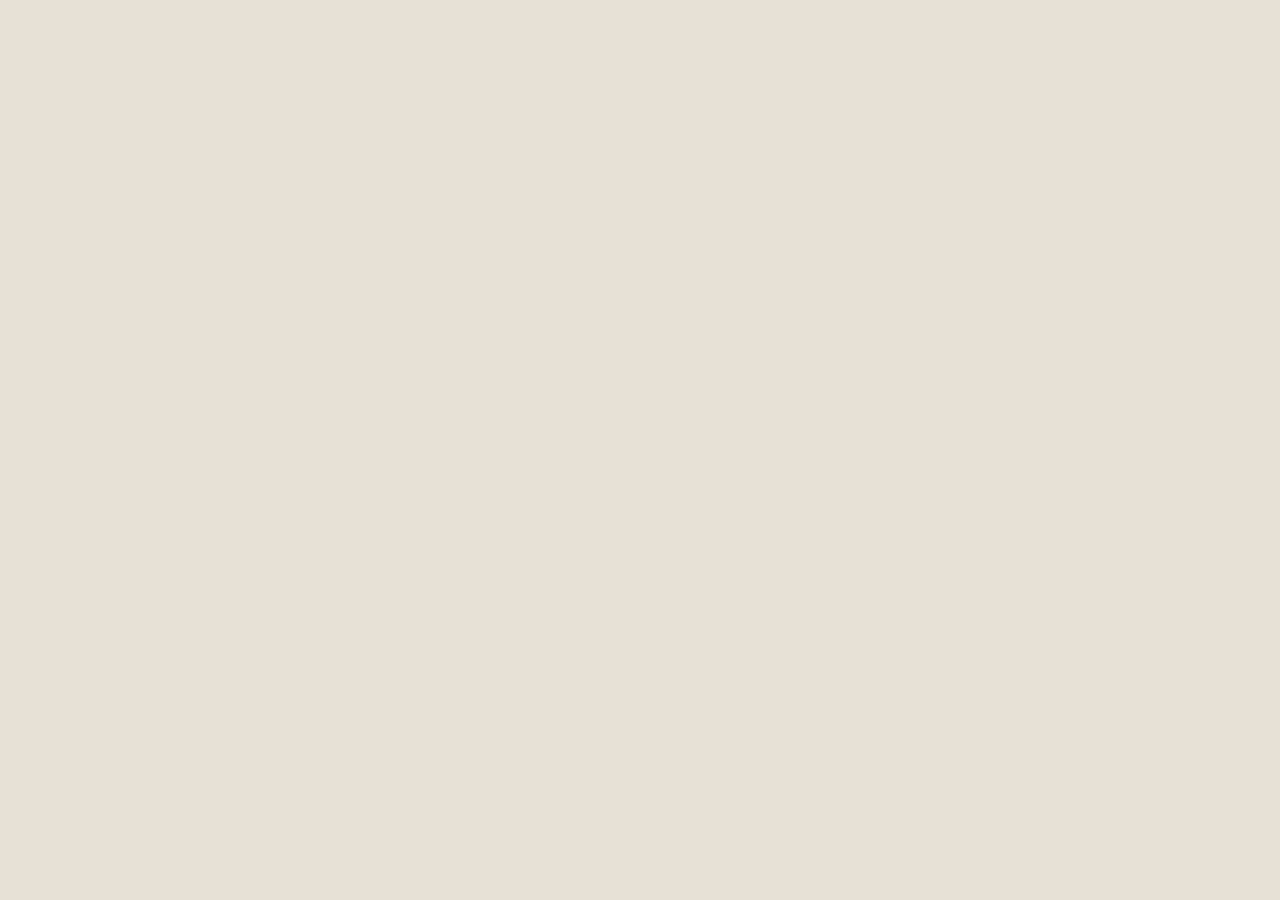
==== old-files/prototype-before-nov21/index.html @ 6894a63f "Archive the current live prototype before the new design goes live. The main-branch site is copied t" ====
<!doctype html>
<html lang="en">
  <head>
    <meta charset="UTF-8" />
    <link rel="icon" type="image/svg+xml" href="./favicon.svg" />
    <meta name="viewport" content="width=device-width, initial-scale=1, viewport-fit=cover" />
    <meta name="theme-color" content="#F3F0EA" />
    <meta name="apple-mobile-web-app-capable" content="yes" />
    <meta name="apple-mobile-web-app-status-bar-style" content="default" />
    <meta name="description" content="Recoveroo demo. At-home recovery monitoring for knee and hip replacement, with a patient app and a care team desk. Fictional data. getrecoveroo.com" />
    <title>Recoveroo</title>
    <script type="module" crossorigin src="./assets/index-B9_gjGdt.js"></script>
    <link rel="stylesheet" crossorigin href="./assets/index-CQrsEYfo.css">
  </head>
  <body>
    <div id="root"></div>
  </body>
</html>
---- old-files/prototype-before-nov21/assets/index-CQrsEYfo.css ----
@font-face{font-family:Plus Jakarta Sans;font-style:normal;font-display:swap;font-weight:400;src:url([data-uri])format("woff2"),url([data-uri])format("woff");unicode-range:U+460-52F,U+1C80-1C8A,U+20B4,U+2DE0-2DFF,U+A640-A69F,U+FE2E-FE2F}@font-face{font-family:Plus Jakarta Sans;font-style:normal;font-display:swap;font-weight:400;src:url(./plus-jakarta-sans-vietnamese-400-normal-Cg2kxhWu.woff2)format("woff2"),url(./plus-jakarta-sans-vietnamese-400-normal-B8TCSmUq.woff)format("woff");unicode-range:U+102-103,U+110-111,U+128-129,U+168-169,U+1A0-1A1,U+1AF-1B0,U+300-301,U+303-304,U+308-309,U+323,U+329,U+1EA0-1EF9,U+20AB}@font-face{font-family:Plus Jakarta Sans;font-style:normal;font-display:swap;font-weight:400;src:url(./plus-jakarta-sans-latin-ext-400-normal-D127hM_v.woff2)format("woff2"),url(./plus-jakarta-sans-latin-ext-400-normal-2ppkqaOR.woff)format("woff");unicode-range:U+100-2BA,U+2BD-2C5,U+2C7-2CC,U+2CE-2D7,U+2DD-2FF,U+304,U+308,U+329,U+1D00-1DBF,U+1E00-1E9F,U+1EF2-1EFF,U+2020,U+20A0-20AB,U+20AD-20C0,U+2113,U+2C60-2C7F,U+A720-A7FF}@font-face{font-family:Plus Jakarta Sans;font-style:normal;font-display:swap;font-weight:400;src:url(./plus-jakarta-sans-latin-400-normal-Dhut76fR.woff2)format("woff2"),url(./plus-jakarta-sans-latin-400-normal-BDKaGhyp.woff)format("woff");unicode-range:U+??,U+131,U+152-153,U+2BB-2BC,U+2C6,U+2DA,U+2DC,U+304,U+308,U+329,U+2000-206F,U+20AC,U+2122,U+2191,U+2193,U+2212,U+2215,U+FEFF,U+FFFD}@font-face{font-family:Plus Jakarta Sans;font-style:normal;font-display:swap;font-weight:500;src:url([data-uri])format("woff2"),url([data-uri])format("woff");unicode-range:U+460-52F,U+1C80-1C8A,U+20B4,U+2DE0-2DFF,U+A640-A69F,U+FE2E-FE2F}@font-face{font-family:Plus Jakarta Sans;font-style:normal;font-display:swap;font-weight:500;src:url(./plus-jakarta-sans-vietnamese-500-normal-DiU8zqi-.woff2)format("woff2"),url(./plus-jakarta-sans-vietnamese-500-normal-CvE5C8T-.woff)format("woff");unicode-range:U+102-103,U+110-111,U+128-129,U+168-169,U+1A0-1A1,U+1AF-1B0,U+300-301,U+303-304,U+308-309,U+323,U+329,U+1EA0-1EF9,U+20AB}@font-face{font-family:Plus Jakarta Sans;font-style:normal;font-display:swap;font-weight:500;src:url(./plus-jakarta-sans-latin-ext-500-normal-9VZagAe1.woff2)format("woff2"),url(./plus-jakarta-sans-latin-ext-500-normal-CqEEAICU.woff)format("woff");unicode-range:U+100-2BA,U+2BD-2C5,U+2C7-2CC,U+2CE-2D7,U+2DD-2FF,U+304,U+308,U+329,U+1D00-1DBF,U+1E00-1E9F,U+1EF2-1EFF,U+2020,U+20A0-20AB,U+20AD-20C0,U+2113,U+2C60-2C7F,U+A720-A7FF}@font-face{font-family:Plus Jakarta Sans;font-style:normal;font-display:swap;font-weight:500;src:url(./plus-jakarta-sans-latin-500-normal-Bf-nb4oT.woff2)format("woff2"),url(./plus-jakarta-sans-latin-500-normal-DYtqi0QS.woff)format("woff");unicode-range:U+??,U+131,U+152-153,U+2BB-2BC,U+2C6,U+2DA,U+2DC,U+304,U+308,U+329,U+2000-206F,U+20AC,U+2122,U+2191,U+2193,U+2212,U+2215,U+FEFF,U+FFFD}@font-face{font-family:Plus Jakarta Sans;font-style:normal;font-display:swap;font-weight:600;src:url([data-uri])format("woff2"),url([data-uri])format("woff");unicode-range:U+460-52F,U+1C80-1C8A,U+20B4,U+2DE0-2DFF,U+A640-A69F,U+FE2E-FE2F}@font-face{font-family:Plus Jakarta Sans;font-style:normal;font-display:swap;font-weight:600;src:url(./plus-jakarta-sans-vietnamese-600-normal-Y4VTTRme.woff2)format("woff2"),url(./plus-jakarta-sans-vietnamese-600-normal-5YsyKbU1.woff)format("woff");unicode-range:U+102-103,U+110-111,U+128-129,U+168-169,U+1A0-1A1,U+1AF-1B0,U+300-301,U+303-304,U+308-309,U+323,U+329,U+1EA0-1EF9,U+20AB}@font-face{font-family:Plus Jakarta Sans;font-style:normal;font-display:swap;font-weight:600;src:url(./plus-jakarta-sans-latin-ext-600-normal-DQgPU_Cg.woff2)format("woff2"),url(./plus-jakarta-sans-latin-ext-600-normal-B0WRRYJ1.woff)format("woff");unicode-range:U+100-2BA,U+2BD-2C5,U+2C7-2CC,U+2CE-2D7,U+2DD-2FF,U+304,U+308,U+329,U+1D00-1DBF,U+1E00-1E9F,U+1EF2-1EFF,U+2020,U+20A0-20AB,U+20AD-20C0,U+2113,U+2C60-2C7F,U+A720-A7FF}@font-face{font-family:Plus Jakarta Sans;font-style:normal;font-display:swap;font-weight:600;src:url(./plus-jakarta-sans-latin-600-normal-DLTa1BUW.woff2)format("woff2"),url(./plus-jakarta-sans-latin-600-normal-BR_Ojra4.woff)format("woff");unicode-range:U+??,U+131,U+152-153,U+2BB-2BC,U+2C6,U+2DA,U+2DC,U+304,U+308,U+329,U+2000-206F,U+20AC,U+2122,U+2191,U+2193,U+2212,U+2215,U+FEFF,U+FFFD}@font-face{font-family:Plus Jakarta Sans;font-style:normal;font-display:swap;font-weight:700;src:url([data-uri])format("woff2"),url([data-uri])format("woff");unicode-range:U+460-52F,U+1C80-1C8A,U+20B4,U+2DE0-2DFF,U+A640-A69F,U+FE2E-FE2F}@font-face{font-family:Plus Jakarta Sans;font-style:normal;font-display:swap;font-weight:700;src:url(./plus-jakarta-sans-vietnamese-700-normal-CV6qDkkj.woff2)format("woff2"),url(./plus-jakarta-sans-vietnamese-700-normal-BCh_uG_5.woff)format("woff");unicode-range:U+102-103,U+110-111,U+128-129,U+168-169,U+1A0-1A1,U+1AF-1B0,U+300-301,U+303-304,U+308-309,U+323,U+329,U+1EA0-1EF9,U+20AB}@font-face{font-family:Plus Jakarta Sans;font-style:normal;font-display:swap;font-weight:700;src:url(./plus-jakarta-sans-latin-ext-700-normal-BajbvANd.woff2)format("woff2"),url(./plus-jakarta-sans-latin-ext-700-normal-8-d-IyIQ.woff)format("woff");unicode-range:U+100-2BA,U+2BD-2C5,U+2C7-2CC,U+2CE-2D7,U+2DD-2FF,U+304,U+308,U+329,U+1D00-1DBF,U+1E00-1E9F,U+1EF2-1EFF,U+2020,U+20A0-20AB,U+20AD-20C0,U+2113,U+2C60-2C7F,U+A720-A7FF}@font-face{font-family:Plus Jakarta Sans;font-style:normal;font-display:swap;font-weight:700;src:url(./plus-jakarta-sans-latin-700-normal-CfpNZvy6.woff2)format("woff2"),url(./plus-jakarta-sans-latin-700-normal-DqEcQeE5.woff)format("woff");unicode-range:U+??,U+131,U+152-153,U+2BB-2BC,U+2C6,U+2DA,U+2DC,U+304,U+308,U+329,U+2000-206F,U+20AC,U+2122,U+2191,U+2193,U+2212,U+2215,U+FEFF,U+FFFD}@font-face{font-family:Plus Jakarta Sans;font-style:normal;font-display:swap;font-weight:800;src:url([data-uri])format("woff2"),url([data-uri])format("woff");unicode-range:U+460-52F,U+1C80-1C8A,U+20B4,U+2DE0-2DFF,U+A640-A69F,U+FE2E-FE2F}@font-face{font-family:Plus Jakarta Sans;font-style:normal;font-display:swap;font-weight:800;src:url(./plus-jakarta-sans-vietnamese-800-normal-CxbopLd3.woff2)format("woff2"),url(./plus-jakarta-sans-vietnamese-800-normal-BkoGl_sr.woff)format("woff");unicode-range:U+102-103,U+110-111,U+128-129,U+168-169,U+1A0-1A1,U+1AF-1B0,U+300-301,U+303-304,U+308-309,U+323,U+329,U+1EA0-1EF9,U+20AB}@font-face{font-family:Plus Jakarta Sans;font-style:normal;font-display:swap;font-weight:800;src:url(./plus-jakarta-sans-latin-ext-800-normal-B6BjB2Ju.woff2)format("woff2"),url(./plus-jakarta-sans-latin-ext-800-normal-BPkb-LBK.woff)format("woff");unicode-range:U+100-2BA,U+2BD-2C5,U+2C7-2CC,U+2CE-2D7,U+2DD-2FF,U+304,U+308,U+329,U+1D00-1DBF,U+1E00-1E9F,U+1EF2-1EFF,U+2020,U+20A0-20AB,U+20AD-20C0,U+2113,U+2C60-2C7F,U+A720-A7FF}@font-face{font-family:Plus Jakarta Sans;font-style:normal;font-display:swap;font-weight:800;src:url(./plus-jakarta-sans-latin-800-normal-CusIZhrK.woff2)format("woff2"),url(./plus-jakarta-sans-latin-800-normal-BRNHt2w0.woff)format("woff");unicode-range:U+??,U+131,U+152-153,U+2BB-2BC,U+2C6,U+2DA,U+2DC,U+304,U+308,U+329,U+2000-206F,U+20AC,U+2122,U+2191,U+2193,U+2212,U+2215,U+FEFF,U+FFFD}@layer properties{@supports (((-webkit-hyphens:none)) and (not (margin-trim:block))) or ((-moz-orient:inline) and (not (color:rgb(from red r g b)))){*,:before,:after,::backdrop{--tw-translate-x:0;--tw-translate-y:0;--tw-translate-z:0;--tw-rotate-x:initial;--tw-rotate-y:initial;--tw-rotate-z:initial;--tw-skew-x:initial;--tw-skew-y:initial;--tw-space-y-reverse:0;--tw-border-style:solid;--tw-leading:initial;--tw-font-weight:initial;--tw-tracking:initial;--tw-shadow:0 0 #0000;--tw-shadow-color:initial;--tw-shadow-alpha:100%;--tw-inset-shadow:0 0 #0000;--tw-inset-shadow-color:initial;--tw-inset-shadow-alpha:100%;--tw-ring-color:initial;--tw-ring-shadow:0 0 #0000;--tw-inset-ring-color:initial;--tw-inset-ring-shadow:0 0 #0000;--tw-ring-inset:initial;--tw-ring-offset-width:0px;--tw-ring-offset-color:#fff;--tw-ring-offset-shadow:0 0 #0000;--tw-backdrop-blur:initial;--tw-backdrop-brightness:initial;--tw-backdrop-contrast:initial;--tw-backdrop-grayscale:initial;--tw-backdrop-hue-rotate:initial;--tw-backdrop-invert:initial;--tw-backdrop-opacity:initial;--tw-backdrop-saturate:initial;--tw-backdrop-sepia:initial;--tw-outline-style:solid}}}@layer theme{:root,:host{--font-sans:"Plus Jakarta Sans", ui-sans-serif, system-ui, sans-serif;--font-mono:ui-monospace, SFMono-Regular, Menlo, Monaco, Consolas, "Liberation Mono", "Courier New", monospace;--color-black:#000;--color-white:#fff;--spacing:.25rem;--container-sm:24rem;--container-md:28rem;--container-xl:36rem;--container-2xl:42rem;--container-3xl:48rem;--container-6xl:72rem;--font-weight-medium:500;--font-weight-semibold:600;--font-weight-bold:700;--font-weight-extrabold:800;--tracking-tight:-.025em;--leading-tight:1.25;--leading-snug:1.375;--leading-relaxed:1.625;--radius-sm:.25rem;--radius-xl:.75rem;--radius-2xl:1rem;--aspect-video:16 / 9;--default-transition-duration:.15s;--default-transition-timing-function:cubic-bezier(.4, 0, .2, 1);--default-font-family:var(--font-sans);--default-mono-font-family:var(--font-mono);--color-ink:#13294b;--color-charcoal:#13294b;--color-coral:#f07862;--color-coral-deep:#c85a45;--color-coral-soft:#fdece7;--color-paper:#f3f0ea;--color-sand:#e7e1d6;--color-muted:#5c6d86;--color-line:#e3ddd4;--color-good:#1c7c4a;--color-good-soft:#e5f6ee;--color-watch:#8a5b00;--color-watch-soft:#fff3d6;--color-risk:#c5362b;--color-risk-soft:#fdeceb;--color-navy:#13294b}}@layer base{*,:after,:before,::backdrop{box-sizing:border-box;border:0 solid;margin:0;padding:0}::file-selector-button{box-sizing:border-box;border:0 solid;margin:0;padding:0}html,:host{-webkit-text-size-adjust:100%;tab-size:4;line-height:1.5;font-family:var(--default-font-family,-apple-system, BlinkMacSystemFont, "Segoe UI", Roboto, "Helvetica Neue", "Noto Sans", Arial, sans-serif, "Apple Color Emoji", "Segoe UI Emoji", "Segoe UI Symbol", "Noto Color Emoji");font-feature-settings:var(--default-font-feature-settings,normal);font-variation-settings:var(--default-font-variation-settings,normal);-webkit-tap-highlight-color:transparent}hr{height:0;color:inherit;border-top-width:1px}abbr:where([title]){-webkit-text-decoration:underline dotted;text-decoration:underline dotted}h1,h2,h3,h4,h5,h6{font-size:inherit;font-weight:inherit}a{color:inherit;-webkit-text-decoration:inherit;-webkit-text-decoration:inherit;-webkit-text-decoration:inherit;-webkit-text-decoration:inherit;text-decoration:inherit}b,strong{font-weight:bolder}code,kbd,samp,pre{font-family:var(--default-mono-font-family,ui-monospace, SFMono-Regular, Menlo, Monaco, Consolas, "Liberation Mono", "Courier New", monospace);font-feature-settings:var(--default-mono-font-feature-settings,normal);font-variation-settings:var(--default-mono-font-variation-settings,normal);font-size:1em}small{font-size:80%}sub,sup{vertical-align:baseline;font-size:75%;line-height:0;position:relative}sub{bottom:-.25em}sup{top:-.5em}table{text-indent:0;border-color:inherit;border-collapse:collapse}:-moz-focusring:where(:not(iframe)){outline:auto}progress{vertical-align:baseline}summary{display:list-item}ol,ul,menu{list-style:none}img,svg,video,canvas,audio,iframe,embed,object{vertical-align:middle;display:block}img,video{max-width:100%;height:auto}button,input,select,optgroup,textarea{font:inherit;font-feature-settings:inherit;font-variation-settings:inherit;letter-spacing:inherit;color:inherit;opacity:1;background-color:#0000;border-radius:0}::file-selector-button{font:inherit;font-feature-settings:inherit;font-variation-settings:inherit;letter-spacing:inherit;color:inherit;opacity:1;background-color:#0000;border-radius:0}:where(select:is([multiple],[size])) optgroup{font-weight:bolder}:where(select:is([multiple],[size])) optgroup option{padding-inline-start:20px}::file-selector-button{margin-inline-end:4px}::placeholder{opacity:1}@supports (not ((-webkit-appearance:-apple-pay-button))) or (contain-intrinsic-size:1px){::placeholder{color:currentColor}@supports (color:color-mix(in lab, red, red)){::placeholder{color:color-mix(in oklab, currentcolor 50%, transparent)}}}textarea{resize:vertical}::-webkit-search-decoration{-webkit-appearance:none}::-webkit-date-and-time-value{min-height:1lh;text-align:inherit}::-webkit-datetime-edit{display:inline-flex}::-webkit-datetime-edit-fields-wrapper{padding:0}::-webkit-datetime-edit{padding-block:0}::-webkit-datetime-edit-year-field{padding-block:0}::-webkit-datetime-edit-month-field{padding-block:0}::-webkit-datetime-edit-day-field{padding-block:0}::-webkit-datetime-edit-hour-field{padding-block:0}::-webkit-datetime-edit-minute-field{padding-block:0}::-webkit-datetime-edit-second-field{padding-block:0}::-webkit-datetime-edit-millisecond-field{padding-block:0}::-webkit-datetime-edit-meridiem-field{padding-block:0}::-webkit-calendar-picker-indicator{line-height:1}:-moz-ui-invalid{box-shadow:none}button,input:where([type=button],[type=reset],[type=submit]){appearance:button}::file-selector-button{appearance:button}::-webkit-inner-spin-button{height:auto}::-webkit-outer-spin-button{height:auto}[hidden]:where(:not([hidden=until-found])){display:none!important}}@layer components;@layer utilities{.pointer-events-none{pointer-events:none}.absolute{position:absolute}.relative{position:relative}.static{position:static}.inset-0{inset:0}.inset-x-0{inset-inline:0}.top-0{top:0}.top-1\/2{top:50%}.top-2{top:calc(var(--spacing) * 2)}.top-4{top:calc(var(--spacing) * 4)}.top-\[72px\]{top:72px}.right-0{right:0}.right-3{right:calc(var(--spacing) * 3)}.right-4{right:calc(var(--spacing) * 4)}.right-\[28\%\]{right:28%}.bottom-3{bottom:calc(var(--spacing) * 3)}.bottom-4{bottom:calc(var(--spacing) * 4)}.left-1\/2{left:50%}.left-3{left:calc(var(--spacing) * 3)}.left-4{left:calc(var(--spacing) * 4)}.z-30{z-index:30}.z-40{z-index:40}.mx-1{margin-inline:var(--spacing)}.mx-auto{margin-inline:auto}.mt-0\.5{margin-top:calc(var(--spacing) * .5)}.mt-1{margin-top:var(--spacing)}.mt-1\.5{margin-top:calc(var(--spacing) * 1.5)}.mt-2{margin-top:calc(var(--spacing) * 2)}.mt-3{margin-top:calc(var(--spacing) * 3)}.mt-4{margin-top:calc(var(--spacing) * 4)}.mt-5{margin-top:calc(var(--spacing) * 5)}.mt-6{margin-top:calc(var(--spacing) * 6)}.mt-8{margin-top:calc(var(--spacing) * 8)}.mt-10{margin-top:calc(var(--spacing) * 10)}.mt-16{margin-top:calc(var(--spacing) * 16)}.mt-auto{margin-top:auto}.mb-1{margin-bottom:var(--spacing)}.mb-2{margin-bottom:calc(var(--spacing) * 2)}.ml-1{margin-left:var(--spacing)}.ml-auto{margin-left:auto}.block{display:block}.flex{display:flex}.grid{display:grid}.hidden{display:none}.inline-flex{display:inline-flex}.aspect-\[4\/5\]{aspect-ratio:4/5}.aspect-video{aspect-ratio:var(--aspect-video)}.h-1{height:var(--spacing)}.h-1\.5{height:calc(var(--spacing) * 1.5)}.h-2{height:calc(var(--spacing) * 2)}.h-3\.5{height:calc(var(--spacing) * 3.5)}.h-4{height:calc(var(--spacing) * 4)}.h-5{height:calc(var(--spacing) * 5)}.h-6{height:calc(var(--spacing) * 6)}.h-7{height:calc(var(--spacing) * 7)}.h-10{height:calc(var(--spacing) * 10)}.h-11{height:calc(var(--spacing) * 11)}.h-12{height:calc(var(--spacing) * 12)}.h-14{height:calc(var(--spacing) * 14)}.h-16{height:calc(var(--spacing) * 16)}.h-20{height:calc(var(--spacing) * 20)}.h-24{height:calc(var(--spacing) * 24)}.h-80{height:calc(var(--spacing) * 80)}.h-\[22px\]{height:22px}.h-dvh{height:100dvh}.h-full{height:100%}.min-h-0{min-height:0}.min-h-dvh{min-height:100dvh}.w-1\.5{width:calc(var(--spacing) * 1.5)}.w-3\.5{width:calc(var(--spacing) * 3.5)}.w-4{width:calc(var(--spacing) * 4)}.w-5{width:calc(var(--spacing) * 5)}.w-6{width:calc(var(--spacing) * 6)}.w-7{width:calc(var(--spacing) * 7)}.w-10{width:calc(var(--spacing) * 10)}.w-11{width:calc(var(--spacing) * 11)}.w-12{width:calc(var(--spacing) * 12)}.w-14{width:calc(var(--spacing) * 14)}.w-16{width:calc(var(--spacing) * 16)}.w-20{width:calc(var(--spacing) * 20)}.w-24{width:calc(var(--spacing) * 24)}.w-28{width:calc(var(--spacing) * 28)}.w-\[76px\]{width:76px}.w-\[96px\]{width:96px}.w-\[232px\]{width:232px}.w-\[280px\]{width:280px}.w-fit{width:fit-content}.w-full{width:100%}.w-px{width:1px}.max-w-2xl{max-width:var(--container-2xl)}.max-w-3xl{max-width:var(--container-3xl)}.max-w-6xl{max-width:var(--container-6xl)}.max-w-\[85\%\]{max-width:85%}.max-w-\[140px\]{max-width:140px}.max-w-\[280px\]{max-width:280px}.max-w-md{max-width:var(--container-md)}.max-w-xl{max-width:var(--container-xl)}.min-w-0{min-width:0}.min-w-4{min-width:calc(var(--spacing) * 4)}.min-w-\[980px\]{min-width:980px}.flex-1{flex:1}.shrink-0{flex-shrink:0}.-translate-x-1\/2{--tw-translate-x:calc(calc(1 / 2 * 100%) * -1);translate:var(--tw-translate-x) var(--tw-translate-y)}.-translate-y-1\/2{--tw-translate-y:calc(calc(1 / 2 * 100%) * -1);translate:var(--tw-translate-x) var(--tw-translate-y)}.transform{transform:var(--tw-rotate-x, ) var(--tw-rotate-y, ) var(--tw-rotate-z, ) var(--tw-skew-x, ) var(--tw-skew-y, )}.resize{resize:both}.grid-cols-2{grid-template-columns:repeat(2,minmax(0,1fr))}.grid-cols-3{grid-template-columns:repeat(3,minmax(0,1fr))}.grid-cols-4{grid-template-columns:repeat(4,minmax(0,1fr))}.grid-cols-\[88px_1\.2fr_0\.9fr_0\.8fr_52px_1\.5fr_72px_64px_88px_110px\]{grid-template-columns:88px 1.2fr .9fr .8fr 52px 1.5fr 72px 64px 88px 110px}.grid-cols-\[88px_1\.4fr_80px_100px\]{grid-template-columns:88px 1.4fr 80px 100px}.flex-col{flex-direction:column}.flex-wrap{flex-wrap:wrap}.place-items-center{place-items:center}.items-center{align-items:center}.items-end{align-items:flex-end}.items-start{align-items:flex-start}.justify-between{justify-content:space-between}.justify-center{justify-content:center}.gap-0\.5{gap:calc(var(--spacing) * .5)}.gap-1{gap:var(--spacing)}.gap-1\.5{gap:calc(var(--spacing) * 1.5)}.gap-2{gap:calc(var(--spacing) * 2)}.gap-3{gap:calc(var(--spacing) * 3)}.gap-4{gap:calc(var(--spacing) * 4)}.gap-10{gap:calc(var(--spacing) * 10)}.gap-14{gap:calc(var(--spacing) * 14)}.gap-\[3px\]{gap:3px}:where(.space-y-2>:not(:last-child)){--tw-space-y-reverse:0;margin-block-start:calc(calc(var(--spacing) * 2) * var(--tw-space-y-reverse));margin-block-end:calc(calc(var(--spacing) * 2) * calc(1 - var(--tw-space-y-reverse)))}.truncate{text-overflow:ellipsis;white-space:nowrap;overflow:hidden}.overflow-hidden{overflow:hidden}.overflow-x-auto{overflow-x:auto}.overflow-y-auto{overflow-y:auto}.rounded{border-radius:.25rem}.rounded-2xl{border-radius:var(--radius-2xl)}.rounded-\[20px\]{border-radius:20px}.rounded-\[22px\]{border-radius:22px}.rounded-\[24px\]{border-radius:24px}.rounded-\[28px\]{border-radius:28px}.rounded-full{border-radius:2147483647px}.rounded-xl{border-radius:var(--radius-xl)}.rounded-t{border-top-left-radius:.25rem;border-top-right-radius:.25rem}.rounded-t-\[28px\]{border-top-left-radius:28px;border-top-right-radius:28px}.rounded-t-sm{border-top-left-radius:var(--radius-sm);border-top-right-radius:var(--radius-sm)}.border-t{border-top-style:var(--tw-border-style);border-top-width:1px}.border-t-2{border-top-style:var(--tw-border-style);border-top-width:2px}.border-r-2{border-right-style:var(--tw-border-style);border-right-width:2px}.border-b{border-bottom-style:var(--tw-border-style);border-bottom-width:1px}.border-b-2{border-bottom-style:var(--tw-border-style);border-bottom-width:2px}.border-l-2{border-left-style:var(--tw-border-style);border-left-width:2px}.border-line{border-color:var(--color-line)}.border-white\/10{border-color:#ffffff1a}@supports (color:color-mix(in lab, red, red)){.border-white\/10{border-color:color-mix(in oklab, var(--color-white) 10%, transparent)}}.border-white\/80{border-color:#fffc}@supports (color:color-mix(in lab, red, red)){.border-white\/80{border-color:color-mix(in oklab, var(--color-white) 80%, transparent)}}.bg-\[\#1a1c1f\]{background-color:#1a1c1f}.bg-\[\#101114\]{background-color:#101114}.bg-\[\#e6e0d6\]{background-color:#e6e0d6}.bg-black{background-color:var(--color-black)}.bg-charcoal{background-color:var(--color-charcoal)}.bg-coral{background-color:var(--color-coral)}.bg-coral-soft{background-color:var(--color-coral-soft)}.bg-good{background-color:var(--color-good)}.bg-good-soft{background-color:var(--color-good-soft)}.bg-ink{background-color:var(--color-ink)}.bg-ink\/40{background-color:#13294b66}@supports (color:color-mix(in lab, red, red)){.bg-ink\/40{background-color:color-mix(in oklab, var(--color-ink) 40%, transparent)}}.bg-line{background-color:var(--color-line)}.bg-navy{background-color:var(--color-navy)}.bg-paper{background-color:var(--color-paper)}.bg-risk{background-color:var(--color-risk)}.bg-risk-soft{background-color:var(--color-risk-soft)}.bg-sand{background-color:var(--color-sand)}.bg-transparent{background-color:#0000}.bg-watch{background-color:var(--color-watch)}.bg-watch-soft{background-color:var(--color-watch-soft)}.bg-white{background-color:var(--color-white)}.bg-white\/10{background-color:#ffffff1a}@supports (color:color-mix(in lab, red, red)){.bg-white\/10{background-color:color-mix(in oklab, var(--color-white) 10%, transparent)}}.bg-white\/95{background-color:#fffffff2}@supports (color:color-mix(in lab, red, red)){.bg-white\/95{background-color:color-mix(in oklab, var(--color-white) 95%, transparent)}}.p-3{padding:calc(var(--spacing) * 3)}.p-4{padding:calc(var(--spacing) * 4)}.p-5{padding:calc(var(--spacing) * 5)}.p-6{padding:calc(var(--spacing) * 6)}.px-1{padding-inline:var(--spacing)}.px-1\.5{padding-inline:calc(var(--spacing) * 1.5)}.px-2{padding-inline:calc(var(--spacing) * 2)}.px-2\.5{padding-inline:calc(var(--spacing) * 2.5)}.px-3{padding-inline:calc(var(--spacing) * 3)}.px-3\.5{padding-inline:calc(var(--spacing) * 3.5)}.px-4{padding-inline:calc(var(--spacing) * 4)}.px-5{padding-inline:calc(var(--spacing) * 5)}.px-6{padding-inline:calc(var(--spacing) * 6)}.px-7{padding-inline:calc(var(--spacing) * 7)}.px-8{padding-inline:calc(var(--spacing) * 8)}.py-0\.5{padding-block:calc(var(--spacing) * .5)}.py-1{padding-block:var(--spacing)}.py-1\.5{padding-block:calc(var(--spacing) * 1.5)}.py-2{padding-block:calc(var(--spacing) * 2)}.py-2\.5{padding-block:calc(var(--spacing) * 2.5)}.py-3{padding-block:calc(var(--spacing) * 3)}.py-3\.5{padding-block:calc(var(--spacing) * 3.5)}.py-4{padding-block:calc(var(--spacing) * 4)}.py-5{padding-block:calc(var(--spacing) * 5)}.py-10{padding-block:calc(var(--spacing) * 10)}.pt-1\.5{padding-top:calc(var(--spacing) * 1.5)}.pt-3{padding-top:calc(var(--spacing) * 3)}.pt-4{padding-top:calc(var(--spacing) * 4)}.pt-14{padding-top:calc(var(--spacing) * 14)}.pt-\[max\(0\.6rem\,env\(safe-area-inset-top\)\)\]{padding-top:max(.6rem, env(safe-area-inset-top))}.pt-\[max\(0\.75rem\,env\(safe-area-inset-top\)\)\]{padding-top:max(.75rem, env(safe-area-inset-top))}.pb-2{padding-bottom:calc(var(--spacing) * 2)}.pb-4{padding-bottom:calc(var(--spacing) * 4)}.pb-6{padding-bottom:calc(var(--spacing) * 6)}.pb-8{padding-bottom:calc(var(--spacing) * 8)}.pb-\[max\(0\.4rem\,env\(safe-area-inset-bottom\)\)\]{padding-bottom:max(.4rem, env(safe-area-inset-bottom))}.pb-\[max\(0\.5rem\,env\(safe-area-inset-bottom\)\)\]{padding-bottom:max(.5rem, env(safe-area-inset-bottom))}.pb-\[max\(0\.75rem\,env\(safe-area-inset-bottom\)\)\]{padding-bottom:max(.75rem, env(safe-area-inset-bottom))}.pb-\[max\(1rem\,env\(safe-area-inset-bottom\)\)\]{padding-bottom:max(1rem, env(safe-area-inset-bottom))}.pl-1{padding-left:var(--spacing)}.text-center{text-align:center}.text-left{text-align:left}.text-right{text-align:right}.text-\[10px\]{font-size:10px}.text-\[11px\]{font-size:11px}.text-\[12px\]{font-size:12px}.text-\[13px\]{font-size:13px}.text-\[14px\]{font-size:14px}.text-\[15px\]{font-size:15px}.text-\[16px\]{font-size:16px}.text-\[18px\]{font-size:18px}.text-\[20px\]{font-size:20px}.text-\[22px\]{font-size:22px}.text-\[24px\]{font-size:24px}.text-\[26px\]{font-size:26px}.text-\[28px\]{font-size:28px}.text-\[32px\]{font-size:32px}.text-\[34px\]{font-size:34px}.text-\[36px\]{font-size:36px}.text-\[40px\]{font-size:40px}.text-\[48px\]{font-size:48px}.text-\[64px\]{font-size:64px}.text-\[72px\]{font-size:72px}.text-\[88px\]{font-size:88px}.leading-\[0\.98\]{--tw-leading:.98;line-height:.98}.leading-\[1\.02\]{--tw-leading:1.02;line-height:1.02}.leading-\[1\.05\]{--tw-leading:1.05;line-height:1.05}.leading-none{--tw-leading:1;line-height:1}.leading-relaxed{--tw-leading:var(--leading-relaxed);line-height:var(--leading-relaxed)}.leading-snug{--tw-leading:var(--leading-snug);line-height:var(--leading-snug)}.leading-tight{--tw-leading:var(--leading-tight);line-height:var(--leading-tight)}.font-bold{--tw-font-weight:var(--font-weight-bold);font-weight:var(--font-weight-bold)}.font-extrabold{--tw-font-weight:var(--font-weight-extrabold);font-weight:var(--font-weight-extrabold)}.font-medium{--tw-font-weight:var(--font-weight-medium);font-weight:var(--font-weight-medium)}.font-semibold{--tw-font-weight:var(--font-weight-semibold);font-weight:var(--font-weight-semibold)}.tracking-\[0\.08em\]{--tw-tracking:.08em;letter-spacing:.08em}.tracking-\[0\.12em\]{--tw-tracking:.12em;letter-spacing:.12em}.tracking-\[0\.14em\]{--tw-tracking:.14em;letter-spacing:.14em}.tracking-\[0\.16em\]{--tw-tracking:.16em;letter-spacing:.16em}.tracking-tight{--tw-tracking:var(--tracking-tight);letter-spacing:var(--tracking-tight)}.text-charcoal{color:var(--color-charcoal)}.text-charcoal\/55{color:#13294b8c}@supports (color:color-mix(in lab, red, red)){.text-charcoal\/55{color:color-mix(in oklab, var(--color-charcoal) 55%, transparent)}}.text-charcoal\/60{color:#13294b99}@supports (color:color-mix(in lab, red, red)){.text-charcoal\/60{color:color-mix(in oklab, var(--color-charcoal) 60%, transparent)}}.text-coral{color:var(--color-coral)}.text-coral-deep{color:var(--color-coral-deep)}.text-good{color:var(--color-good)}.text-ink{color:var(--color-ink)}.text-muted{color:var(--color-muted)}.text-risk{color:var(--color-risk)}.text-transparent{color:#0000}.text-watch{color:var(--color-watch)}.text-white{color:var(--color-white)}.text-white\/40{color:#fff6}@supports (color:color-mix(in lab, red, red)){.text-white\/40{color:color-mix(in oklab, var(--color-white) 40%, transparent)}}.text-white\/50{color:#ffffff80}@supports (color:color-mix(in lab, red, red)){.text-white\/50{color:color-mix(in oklab, var(--color-white) 50%, transparent)}}.text-white\/55{color:#ffffff8c}@supports (color:color-mix(in lab, red, red)){.text-white\/55{color:color-mix(in oklab, var(--color-white) 55%, transparent)}}.text-white\/70{color:#ffffffb3}@supports (color:color-mix(in lab, red, red)){.text-white\/70{color:color-mix(in oklab, var(--color-white) 70%, transparent)}}.text-white\/75{color:#ffffffbf}@supports (color:color-mix(in lab, red, red)){.text-white\/75{color:color-mix(in oklab, var(--color-white) 75%, transparent)}}.text-white\/80{color:#fffc}@supports (color:color-mix(in lab, red, red)){.text-white\/80{color:color-mix(in oklab, var(--color-white) 80%, transparent)}}.capitalize{text-transform:capitalize}.lowercase{text-transform:lowercase}.underline{text-decoration-line:underline}.shadow-\[0_8px_20px_rgba\(240\,120\,98\,0\.28\)\]{--tw-shadow:0 8px 20px var(--tw-shadow-color,#f0786247);box-shadow:var(--tw-inset-shadow), var(--tw-inset-ring-shadow), var(--tw-ring-offset-shadow), var(--tw-ring-shadow), var(--tw-shadow)}.shadow-\[0_16px_40px_rgba\(28\,28\,31\,0\.18\)\]{--tw-shadow:0 16px 40px var(--tw-shadow-color,#1c1c1f2e);box-shadow:var(--tw-inset-shadow), var(--tw-inset-ring-shadow), var(--tw-ring-offset-shadow), var(--tw-ring-shadow), var(--tw-shadow)}.shadow-\[0_16px_40px_rgba\(40\,30\,20\,0\.06\)\]{--tw-shadow:0 16px 40px var(--tw-shadow-color,#281e140f);box-shadow:var(--tw-inset-shadow), var(--tw-inset-ring-shadow), var(--tw-ring-offset-shadow), var(--tw-ring-shadow), var(--tw-shadow)}.ring-1{--tw-ring-shadow:var(--tw-ring-inset, ) 0 0 0 calc(1px + var(--tw-ring-offset-width)) var(--tw-ring-color,currentcolor);box-shadow:var(--tw-inset-shadow), var(--tw-inset-ring-shadow), var(--tw-ring-offset-shadow), var(--tw-ring-shadow), var(--tw-shadow)}.ring-2{--tw-ring-shadow:var(--tw-ring-inset, ) 0 0 0 calc(2px + var(--tw-ring-offset-width)) var(--tw-ring-color,currentcolor);box-shadow:var(--tw-inset-shadow), var(--tw-inset-ring-shadow), var(--tw-ring-offset-shadow), var(--tw-ring-shadow), var(--tw-shadow)}.ring-4{--tw-ring-shadow:var(--tw-ring-inset, ) 0 0 0 calc(4px + var(--tw-ring-offset-width)) var(--tw-ring-color,currentcolor);box-shadow:var(--tw-inset-shadow), var(--tw-inset-ring-shadow), var(--tw-ring-offset-shadow), var(--tw-ring-shadow), var(--tw-shadow)}.ring-coral{--tw-ring-color:var(--color-coral)}.ring-ink{--tw-ring-color:var(--color-ink)}.ring-ink\/15{--tw-ring-color:#13294b26}@supports (color:color-mix(in lab, red, red)){.ring-ink\/15{--tw-ring-color:color-mix(in oklab, var(--color-ink) 15%, transparent)}}.ring-line{--tw-ring-color:var(--color-line)}.ring-sand{--tw-ring-color:var(--color-sand)}.ring-white\/20{--tw-ring-color:#fff3}@supports (color:color-mix(in lab, red, red)){.ring-white\/20{--tw-ring-color:color-mix(in oklab, var(--color-white) 20%, transparent)}}.backdrop-blur{--tw-backdrop-blur:blur(8px);-webkit-backdrop-filter:var(--tw-backdrop-blur, ) var(--tw-backdrop-brightness, ) var(--tw-backdrop-contrast, ) var(--tw-backdrop-grayscale, ) var(--tw-backdrop-hue-rotate, ) var(--tw-backdrop-invert, ) var(--tw-backdrop-opacity, ) var(--tw-backdrop-saturate, ) var(--tw-backdrop-sepia, );backdrop-filter:var(--tw-backdrop-blur, ) var(--tw-backdrop-brightness, ) var(--tw-backdrop-contrast, ) var(--tw-backdrop-grayscale, ) var(--tw-backdrop-hue-rotate, ) var(--tw-backdrop-invert, ) var(--tw-backdrop-opacity, ) var(--tw-backdrop-saturate, ) var(--tw-backdrop-sepia, )}.transition{transition-property:color,background-color,border-color,outline-color,text-decoration-color,fill,stroke,--tw-gradient-from,--tw-gradient-via,--tw-gradient-to,opacity,box-shadow,transform,translate,scale,rotate,filter,-webkit-backdrop-filter,backdrop-filter,display,content-visibility,overlay,pointer-events;transition-timing-function:var(--tw-ease,var(--default-transition-timing-function));transition-duration:var(--tw-duration,var(--default-transition-duration))}.outline-none{--tw-outline-style:none;outline-style:none}.last\:border-0:last-child{border-style:var(--tw-border-style);border-width:0}.last\:pb-0:last-child{padding-bottom:0}@media (hover:hover){.hover\:bg-white\/5:hover{background-color:#ffffff0d}@supports (color:color-mix(in lab, red, red)){.hover\:bg-white\/5:hover{background-color:color-mix(in oklab, var(--color-white) 5%, transparent)}}.hover\:ring-ink\/20:hover{--tw-ring-color:#13294b33}@supports (color:color-mix(in lab, red, red)){.hover\:ring-ink\/20:hover{--tw-ring-color:color-mix(in oklab, var(--color-ink) 20%, transparent)}}}.focus\:ring-ink:focus{--tw-ring-color:var(--color-ink)}.focus-visible\:outline:focus-visible{outline-style:var(--tw-outline-style);outline-width:1px}.focus-visible\:outline-2:focus-visible{outline-style:var(--tw-outline-style);outline-width:2px}.focus-visible\:outline-offset-2:focus-visible{outline-offset:2px}.focus-visible\:outline-ink:focus-visible{outline-color:var(--color-ink)}.active\:scale-\[0\.98\]:active{scale:.98}.disabled\:opacity-40:disabled{opacity:.4}@media (width>=40rem){.sm\:grid-cols-2{grid-template-columns:repeat(2,minmax(0,1fr))}.sm\:flex-row{flex-direction:row}.sm\:items-end{align-items:flex-end}.sm\:justify-between{justify-content:space-between}.sm\:p-5{padding:calc(var(--spacing) * 5)}.sm\:text-\[28px\]{font-size:28px}.sm\:text-\[56px\]{font-size:56px}}@media (width>=48rem){.md\:inline{display:inline}.md\:max-w-sm{max-width:var(--container-sm)}.md\:grid-cols-3{grid-template-columns:repeat(3,minmax(0,1fr))}.md\:flex-row{flex-direction:row}.md\:items-center{align-items:center}.md\:px-8{padding-inline:calc(var(--spacing) * 8)}.md\:py-6{padding-block:calc(var(--spacing) * 6)}}@media (width>=64rem){.lg\:mt-8{margin-top:calc(var(--spacing) * 8)}.lg\:block{display:block}.lg\:hidden{display:none}.lg\:grid-cols-2{grid-template-columns:repeat(2,minmax(0,1fr))}.lg\:grid-cols-3{grid-template-columns:repeat(3,minmax(0,1fr))}.lg\:grid-cols-4{grid-template-columns:repeat(4,minmax(0,1fr))}.lg\:grid-cols-\[1\.2fr_\.8fr\]{grid-template-columns:1.2fr .8fr}.lg\:grid-cols-\[1\.05fr_\.95fr\]{grid-template-columns:1.05fr .95fr}.lg\:gap-16{gap:calc(var(--spacing) * 16)}.lg\:text-\[64px\]{font-size:64px}}@media (width>=80rem){.xl\:grid-cols-4{grid-template-columns:repeat(4,minmax(0,1fr))}}}html,body,#root{height:100%}body{font-family:var(--font-sans);color:var(--color-ink);-webkit-font-smoothing:antialiased;text-rendering:optimizelegibility;background:#e7e1d6;margin:0}button,input,textarea,select{font-family:inherit;font-size:16px}button{-webkit-tap-highlight-color:transparent;touch-action:manipulation}*{box-sizing:border-box}::selection{background:#fdece7}.num{font-variant-numeric:tabular-nums;font-feature-settings:"tnum" 1}.rise{animation:.48s cubic-bezier(.2,.8,.2,1) rise}@keyframes rise{0%{opacity:0;transform:translateY(8px)}to{opacity:1;transform:none}}.flash{animation:.52s flash}@keyframes flash{0%{opacity:0}20%{opacity:.85}to{opacity:0}}.pain{appearance:none;cursor:pointer;background:0 0;width:100%;height:32px}.pain:focus{outline:none}.pain:focus-visible::-webkit-slider-thumb{outline-offset:3px;outline:2px solid #13294b}.pain::-webkit-slider-runnable-track{background:linear-gradient(90deg,#1c7c4a 0%,#e0a23a 52%,#f07862 100%);border-radius:99px;height:8px}.pain::-webkit-slider-thumb{-webkit-appearance:none;background:#fff;border:2px solid #13294b;border-radius:50%;width:30px;height:30px;margin-top:-11px;box-shadow:0 6px 14px #1c1c1f29}.pain::-moz-range-track{background:linear-gradient(90deg,#1c7c4a 0%,#e0a23a 52%,#f07862 100%);border-radius:99px;height:8px}.pain::-moz-range-thumb{background:#fff;border:2px solid #13294b;border-radius:50%;width:30px;height:30px}.scroll-thin{scrollbar-width:thin;scrollbar-color:#d9d1c5 transparent}@media (prefers-reduced-motion:reduce){*,:before,:after{transition:none!important;animation:none!important}}@property --tw-translate-x{syntax:"*";inherits:false;initial-value:0}@property --tw-translate-y{syntax:"*";inherits:false;initial-value:0}@property --tw-translate-z{syntax:"*";inherits:false;initial-value:0}@property --tw-rotate-x{syntax:"*";inherits:false}@property --tw-rotate-y{syntax:"*";inherits:false}@property --tw-rotate-z{syntax:"*";inherits:false}@property --tw-skew-x{syntax:"*";inherits:false}@property --tw-skew-y{syntax:"*";inherits:false}@property --tw-space-y-reverse{syntax:"*";inherits:false;initial-value:0}@property --tw-border-style{syntax:"*";inherits:false;initial-value:solid}@property --tw-leading{syntax:"*";inherits:false}@property --tw-font-weight{syntax:"*";inherits:false}@property --tw-tracking{syntax:"*";inherits:false}@property --tw-shadow{syntax:"*";inherits:false;initial-value:0 0 #0000}@property --tw-shadow-color{syntax:"*";inherits:false}@property --tw-shadow-alpha{syntax:"<percentage>";inherits:false;initial-value:100%}@property --tw-inset-shadow{syntax:"*";inherits:false;initial-value:0 0 #0000}@property --tw-inset-shadow-color{syntax:"*";inherits:false}@property --tw-inset-shadow-alpha{syntax:"<percentage>";inherits:false;initial-value:100%}@property --tw-ring-color{syntax:"*";inherits:false}@property --tw-ring-shadow{syntax:"*";inherits:false;initial-value:0 0 #0000}@property --tw-inset-ring-color{syntax:"*";inherits:false}@property --tw-inset-ring-shadow{syntax:"*";inherits:false;initial-value:0 0 #0000}@property --tw-ring-inset{syntax:"*";inherits:false}@property --tw-ring-offset-width{syntax:"<length>";inherits:false;initial-value:0}@property --tw-ring-offset-color{syntax:"*";inherits:false;initial-value:#fff}@property --tw-ring-offset-shadow{syntax:"*";inherits:false;initial-value:0 0 #0000}@property --tw-backdrop-blur{syntax:"*";inherits:false}@property --tw-backdrop-brightness{syntax:"*";inherits:false}@property --tw-backdrop-contrast{syntax:"*";inherits:false}@property --tw-backdrop-grayscale{syntax:"*";inherits:false}@property --tw-backdrop-hue-rotate{syntax:"*";inherits:false}@property --tw-backdrop-invert{syntax:"*";inherits:false}@property --tw-backdrop-opacity{syntax:"*";inherits:false}@property --tw-backdrop-saturate{syntax:"*";inherits:false}@property --tw-backdrop-sepia{syntax:"*";inherits:false}@property --tw-outline-style{syntax:"*";inherits:false;initial-value:solid}
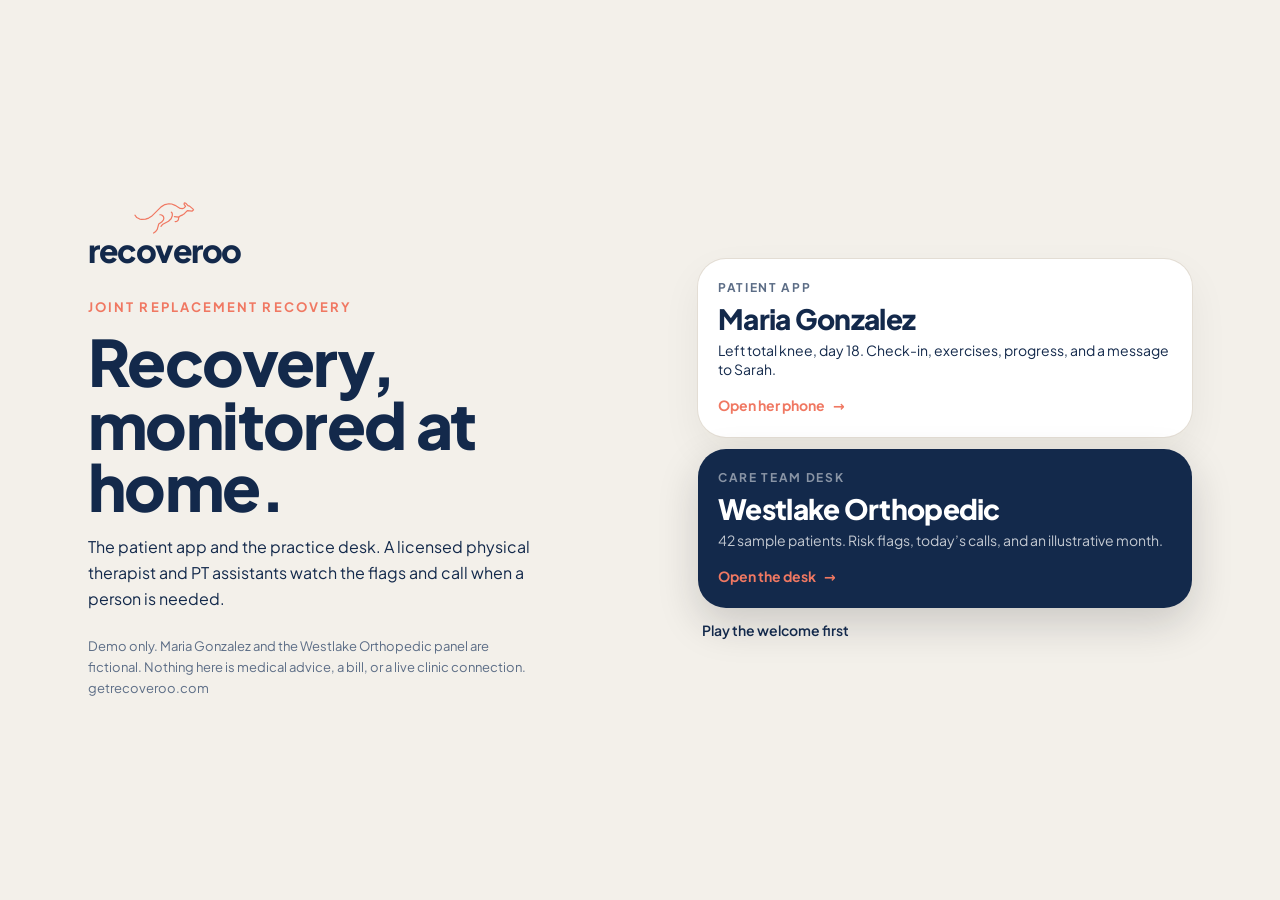
==== commit ce5c2f27: "Enlarge the wordmark kangaroos and cache-bust the centered icons. The side-panel mark is about the h" ====
--- a/old-files/prototype-before-nov21/index.html
+++ b/old-files/prototype-before-nov21/index.html
@@ -2,7 +2,7 @@
 <html lang="en">
   <head>
     <meta charset="UTF-8" />
-    <link rel="icon" type="image/svg+xml" href="./favicon.svg" />
+    <link rel="icon" type="image/svg+xml" href="./favicon.svg?v=3" />
     <meta name="viewport" content="width=device-width, initial-scale=1, viewport-fit=cover" />
     <meta name="theme-color" content="#F3F0EA" />
     <meta name="apple-mobile-web-app-capable" content="yes" />
